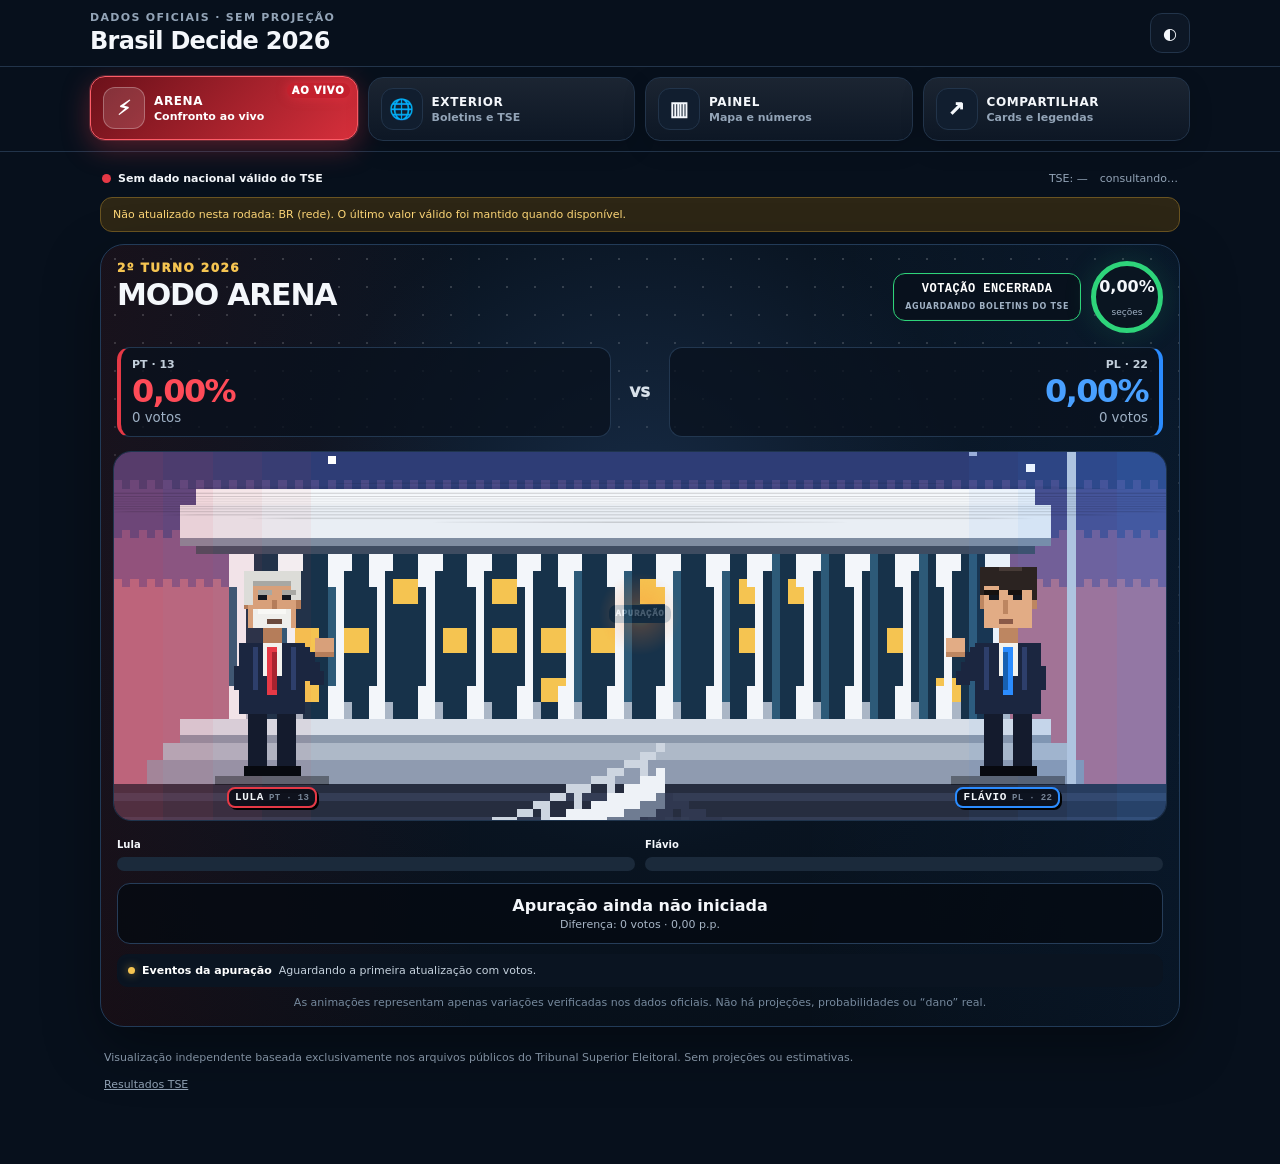
==== painel-tse-2turno-2026/index.html @ 48752479 "Arena: estado especial de prorrogacao da votacao (Zanin 16 bits) - prorrogacao.js: le ./prorrogacao." ====
<!doctype html>
<html lang="pt-BR">
<head>
  <meta charset="utf-8">
  <meta http-equiv="Cache-Control" content="no-cache, no-store, must-revalidate">
  <meta http-equiv="Pragma" content="no-cache">
  <meta http-equiv="Expires" content="0">
  <meta name="viewport" content="width=device-width,initial-scale=1,viewport-fit=cover">
  <meta name="theme-color" content="#07101c">
  <title>Brasil Decide 2026 — 2º Turno</title>
  <meta name="description" content="Painel independente de apuração do 2º turno presidencial de 2026 com dados oficiais do TSE, mapa por UF, evolução, regiões e Modo Arena.">

<style>:root{color-scheme:dark;--bg:#07101c;--surface:#0d1725;--surface2:#111e2f;--text:#f4f7fb;--muted:#93a4b7;--border:#22344a;--red:#e63946;--red2:#8c2029;--blue:#2b8cff;--blue2:#145ca8;--green:#2ed47a;--yellow:#f5c451;--shadow:0 14px 40px rgba(0,0,0,.28);--mapempty:#263548}
html[data-theme="light"]{color-scheme:light;--bg:#f4f6f9;--surface:#fff;--surface2:#f7f9fc;--text:#17202a;--muted:#667085;--border:#dfe5ec;--shadow:0 10px 30px rgba(16,24,40,.08);--mapempty:#e6eaf0}
*{box-sizing:border-box}body{margin:0;background:var(--bg);color:var(--text);font-family:Inter,system-ui,-apple-system,"Segoe UI",Roboto,Arial,sans-serif;font-variant-numeric:tabular-nums}button,textarea{font:inherit}.hidden{display:none!important}.topbar{position:sticky;top:0;z-index:30;display:flex;align-items:center;justify-content:space-between;padding:11px max(14px,calc((100vw - 1100px)/2));background:color-mix(in srgb,var(--bg) 88%,transparent);backdrop-filter:blur(14px);border-bottom:1px solid var(--border)}.topbar h1{margin:0;font-size:24px;letter-spacing:-.03em}.eyebrow{margin:0 0 3px;color:var(--muted);font-size:10px;font-weight:900;letter-spacing:.12em}.icon-btn,.mode-btn,.segmented,.text-btn,.copy-btn{border:1px solid var(--border);background:var(--surface);color:var(--text);cursor:pointer}.icon-btn{width:40px;height:40px;border-radius:12px}.mode-nav{position:sticky;top:63px;z-index:25;display:flex;gap:6px;justify-content:center;padding:8px;background:color-mix(in srgb,var(--bg) 92%,transparent);backdrop-filter:blur(12px);border-bottom:1px solid var(--border)}.mode-btn{padding:8px 14px;border-radius:999px;font-size:12px;font-weight:800}.mode-btn.active{background:linear-gradient(135deg,#d62f3a,#93212b);border-color:#ec4b56;color:#fff;box-shadow:0 0 22px rgba(230,57,70,.3)}.container{width:min(1100px,100%);margin:auto;padding:12px 10px 48px}.view{display:none}.view.active{display:block}.status-strip{display:flex;justify-content:space-between;gap:8px 16px;flex-wrap:wrap;margin:2px 2px 12px;color:var(--muted);font-size:11px}.status-strip>div:first-child{display:flex;align-items:center;gap:7px;color:var(--text)}.status-meta{display:flex;gap:12px;flex-wrap:wrap}.status-dot{width:9px;height:9px;border-radius:50%;background:#768497}.status-dot.live{background:var(--green);box-shadow:0 0 0 4px rgba(46,212,122,.13)}.status-dot.error{background:var(--red)}.warning{margin-bottom:12px;padding:10px 12px;border:1px solid #6a5421;border-radius:12px;background:#2d2615;color:#ffd878;font-size:11px}
/* ARENA */
.arena-shell{position:relative;overflow:hidden;min-height:680px;padding:16px;border:1px solid #223b58;border-radius:24px;background:radial-gradient(circle at 50% 35%,#172b45 0,#091421 45%,#050b12 100%);box-shadow:0 20px 55px rgba(0,0,0,.38)}.arena-shell:before{content:"";position:absolute;inset:0;background:linear-gradient(90deg,rgba(230,57,70,.08),transparent 35%,transparent 65%,rgba(43,140,255,.08));pointer-events:none}.arena-stars{position:absolute;inset:0;opacity:.18;background-image:radial-gradient(circle,#fff 1px,transparent 1px);background-size:28px 28px;mask-image:linear-gradient(#000,transparent 75%)}.arena-header,.versus-score,.arena-bars,.arena-callout,.combat-log,.arena-disclaimer{position:relative;z-index:2}.arena-header{display:flex;align-items:flex-start;justify-content:space-between}.arena-kicker{margin:0;color:var(--yellow);font-weight:950;letter-spacing:.12em;font-size:12px}.arena-header h2{margin:2px 0 0;font-size:30px;letter-spacing:-.04em;text-transform:uppercase}.round-badge{display:grid;place-items:center;width:72px;height:72px;border-radius:50%;border:5px solid var(--green);background:#0a1521;box-shadow:0 0 30px rgba(46,212,122,.16)}.round-badge strong{font-size:16px}.round-badge span{margin-top:-10px;color:#9fb0c3;font-size:9px}.arena-head-right{display:flex;align-items:center;gap:10px}.countdown-box{min-width:132px;padding:9px 11px;border:1px solid #38506b;border-radius:12px;background:#08111d;text-align:center;box-shadow:inset 0 0 0 1px rgba(255,255,255,.02)}.countdown-box strong{display:block;font:900 22px/1 ui-monospace,SFMono-Regular,Menlo,Consolas,monospace;letter-spacing:.04em;color:#f5c451}.countdown-box span{display:block;margin-top:5px;color:#9fb0c3;font-size:8px;font-weight:800;letter-spacing:.08em;text-transform:uppercase}.countdown-box.urgent{border-color:#f5c451;animation:countdownPulse 1s ease-in-out infinite}.countdown-box.ended strong{font-size:12px;line-height:1.15;color:#fff}.countdown-box.ended{border-color:#2ed47a}.countdown-box.live strong{font-size:12px;line-height:1.15;color:#2ed47a}@keyframes countdownPulse{0%,100%{box-shadow:0 0 0 rgba(245,196,81,0)}50%{box-shadow:0 0 18px rgba(245,196,81,.35)}}@media(max-width:520px){.arena-header{gap:8px}.arena-head-right{gap:6px}.countdown-box{min-width:104px;padding:8px}.countdown-box strong{font-size:17px}.countdown-box span{font-size:7px}.round-badge{width:62px;height:62px}.round-badge strong{font-size:13px}}.versus-score{display:grid;grid-template-columns:1fr 42px 1fr;align-items:center;gap:8px;margin:14px 0}.fighter-score{padding:10px 11px;border-radius:13px;background:rgba(8,17,29,.75);border:1px solid #223750}.fighter-score strong{display:block;font-size:32px;line-height:1;letter-spacing:-.05em}.fighter-score small{color:#9eb0c4}.fighter-score-lula{border-left:4px solid var(--red)}.fighter-score-lula strong{color:#ff4b58}.fighter-score-flavio{border-right:4px solid var(--blue);text-align:right}.fighter-score-flavio strong{color:#49a0ff}.party{display:block;margin-bottom:4px;color:#c3cfdb;font-size:10px;font-weight:800}.vs{text-align:center;color:#d8e1ea;font-size:14px;font-weight:950}.arena-stage{position:relative;height:330px;margin:6px -4px 12px;overflow:hidden;border-radius:18px;background:linear-gradient(#08101a 0 52%,#121923 52% 54%,#08101a 54%);border:1px solid #1f344d}.arena-stage:after{content:"";position:absolute;left:10%;right:10%;bottom:18px;height:80px;border-radius:50%;background:radial-gradient(ellipse,rgba(255,255,255,.12),transparent 70%);transform:perspective(80px) rotateX(65deg)}.stage-light{position:absolute;top:-60px;width:50%;height:300px;filter:blur(22px);opacity:.45}.red-light{left:-12%;background:conic-gradient(from 70deg,transparent,var(--red),transparent 60%)}.blue-light{right:-12%;background:conic-gradient(from -70deg,transparent,var(--blue),transparent 60%)}.fighter{position:absolute;bottom:38px;width:42%;height:245px;display:flex;flex-direction:column;align-items:center;justify-content:center;transition:transform .32s ease,filter .32s ease;z-index:3}.fighter-left{left:1%}.fighter-right{right:1%}.fighter-avatar{display:grid;place-items:center;width:116px;height:116px;border-radius:48% 48% 44% 44%;background:linear-gradient(160deg,#f0c9a7,#aa7056);color:#17202a;font-size:38px;font-weight:950;border:5px solid #e9eef5;box-shadow:0 15px 35px rgba(0,0,0,.35)}.fighter-left .fighter-avatar{outline:5px solid rgba(230,57,70,.38)}.fighter-right .fighter-avatar{outline:5px solid rgba(43,140,255,.38)}.fighter-name{margin-top:12px;padding:5px 10px;border-radius:8px;background:#08111d;font-weight:950;letter-spacing:.09em}.stance{display:flex;gap:36px;margin-top:-4px;font-size:38px}.fist{filter:drop-shadow(0 7px 6px rgba(0,0,0,.3))}.fighter-left .fist-front{transform:translateX(16px) rotate(-18deg)}.fighter-right .fist-front{transform:translateX(-16px) rotate(18deg)}.fighter-aura{position:absolute;width:190px;height:230px;border-radius:50%;filter:blur(24px);opacity:.26;z-index:-1}.fighter-left .fighter-aura{background:var(--red)}.fighter-right .fighter-aura{background:var(--blue)}.impact-zone{position:absolute;left:50%;top:44%;transform:translate(-50%,-50%);z-index:5;display:grid;place-items:center;width:90px;height:90px;border-radius:50%;background:radial-gradient(circle,#fff 0,#ffd85c 10%,#ff822e 22%,transparent 65%);opacity:.2}.impact-zone span{padding:4px 7px;border-radius:7px;background:#0a111a;color:#fff;font-size:9px;font-weight:950;letter-spacing:.08em}.attack{position:absolute;top:46%;z-index:8;font-size:54px;opacity:0;filter:drop-shadow(0 10px 10px rgba(0,0,0,.35))}.attack-left{left:28%}.attack-right{right:28%;transform:scaleX(-1)}.arena-shell.hit-left .attack-left{animation:punchLeft .72s ease}.arena-shell.hit-right .attack-right{animation:punchRight .72s ease}.arena-shell.hit-left #fighterFlavio{animation:damageRight .72s ease}.arena-shell.hit-right #fighterLula{animation:damageLeft .72s ease}.arena-shell.turnover{animation:turnoverFlash 1.2s ease}.arena-shell.turnover .impact-zone{animation:impactBurst 1.2s ease}.arena-shell.big-hit .impact-zone{animation:impactBurst .8s ease}.arena-shell.big-hit{animation:screenShake .55s ease}@keyframes punchLeft{0%{opacity:0;transform:translateX(-40px) scale(.7)}35%{opacity:1}65%{opacity:1;transform:translateX(100px) scale(1.2)}100%{opacity:0;transform:translateX(120px)}}@keyframes punchRight{0%{opacity:0;transform:scaleX(-1) translateX(-40px) scale(.7)}35%{opacity:1}65%{opacity:1;transform:scaleX(-1) translateX(100px) scale(1.2)}100%{opacity:0;transform:scaleX(-1) translateX(120px)}}@keyframes damageRight{25%{transform:translateX(14px) rotate(2deg);filter:brightness(1.5)}50%{transform:translateX(-8px) rotate(-2deg)}75%{transform:translateX(6px)}}@keyframes damageLeft{25%{transform:translateX(-14px) rotate(-2deg);filter:brightness(1.5)}50%{transform:translateX(8px) rotate(2deg)}75%{transform:translateX(-6px)}}@keyframes screenShake{20%{transform:translateX(-4px)}40%{transform:translateX(4px)}60%{transform:translateX(-3px)}80%{transform:translateX(3px)}}@keyframes impactBurst{0%{opacity:.15;transform:translate(-50%,-50%) scale(.4)}35%{opacity:1;transform:translate(-50%,-50%) scale(1.9)}100%{opacity:.2;transform:translate(-50%,-50%) scale(1)}}@keyframes turnoverFlash{0%,100%{box-shadow:0 20px 55px rgba(0,0,0,.38)}30%{box-shadow:0 0 70px rgba(245,196,81,.9)}}.arena-bars{display:grid;grid-template-columns:1fr 1fr;gap:10px}.battle-bar span{font-size:10px;font-weight:850}.battle-track{height:14px;margin-top:5px;overflow:hidden;border-radius:999px;background:#1b2a3b}.battle-track i{display:block;height:100%;width:0;transition:width .5s ease}.battle-lula i{background:linear-gradient(90deg,#8c2029,#ff4b58)}.battle-flavio i{background:linear-gradient(90deg,#1760b1,#49a0ff)}.arena-callout{margin-top:12px;padding:12px;text-align:center;border-radius:13px;background:rgba(4,10,17,.78);border:1px solid #263d59}.arena-callout strong{display:block;font-size:16px}.arena-callout span{display:block;margin-top:3px;color:#a8b6c6;font-size:11px}.combat-log{display:grid;grid-template-columns:auto auto 1fr;gap:7px;align-items:center;margin-top:10px;padding:10px 11px;border-radius:11px;background:#0a1421;color:#c4d0dc;font-size:10px}.log-dot{width:7px;height:7px;border-radius:50%;background:var(--yellow);box-shadow:0 0 10px rgba(245,196,81,.6)}.combat-log strong{color:#fff}.arena-disclaimer{margin-top:8px;text-align:center;color:#76899d;font-size:9px;line-height:1.4}
/* TECH */
.panel{margin-bottom:14px;padding:16px;border:1px solid var(--border);border-radius:18px;background:var(--surface);box-shadow:var(--shadow)}.panel-heading{display:flex;justify-content:space-between;gap:12px;align-items:flex-start;margin-bottom:14px}.panel-heading h2{margin:0;font-size:21px}.apuracao-badge{padding:7px 9px;border-radius:10px;background:var(--surface2);color:var(--muted);font-size:11px;font-weight:800}.score-grid{display:grid;grid-template-columns:1fr 1fr;gap:10px}.candidate-card{padding:13px;border:1px solid var(--border);border-radius:14px;background:var(--surface2)}.candidate-head{display:flex;align-items:center;gap:6px;color:var(--muted);font-size:10px;font-weight:800}.candidate-dot{width:9px;height:9px;border-radius:50%}.lula{background:var(--red)}.flavio{background:var(--blue)}.candidate-card h3{margin:7px 0 3px;font-size:17px;white-space:nowrap;overflow:hidden;text-overflow:ellipsis}.candidate-pct{font-size:34px;font-weight:950;letter-spacing:-.05em}.candidate-votes{color:var(--muted);font-size:10px}.majority-note{margin-top:8px;font-size:10px;font-weight:800}.lula-card .majority-note{color:var(--red)}.flavio-card .majority-note{color:var(--blue)}.split-bar{position:relative;display:flex;height:18px;margin-top:16px;overflow:hidden;border-radius:999px;background:#263648}.split{height:100%;transition:width .4s}.lula-segment{background:var(--red)}.flavio-segment{background:var(--blue)}.fifty-line{position:absolute;left:50%;top:-3px;bottom:-3px;width:2px;background:#fff}.lead-summary{margin-top:12px;padding-top:11px;border-top:1px solid var(--border);font-size:12px;font-weight:800}.map-controls{display:flex;overflow:auto}.segmented{padding:7px 9px;border-right:0;font-size:10px;font-weight:800}.segmented:first-child{border-radius:9px 0 0 9px}.segmented:last-child{border-right:1px solid var(--border);border-radius:0 9px 9px 0}.segmented.active{background:var(--text);color:var(--surface)}.map-wrap{max-width:620px;margin:auto}#brazilMap{display:block;width:100%}.uf{stroke:color-mix(in srgb,var(--surface) 80%,#000);stroke-width:1.2;cursor:pointer}.map-legend{display:flex;justify-content:center;gap:8px;flex-wrap:wrap;color:var(--muted);font-size:9px}.map-legend span{display:inline-flex;align-items:center;gap:4px}.legend-swatch{width:10px;height:10px;border-radius:3px}.state-detail{display:flex;flex-direction:column;gap:3px;margin-top:12px;padding:11px;border-radius:11px;background:var(--surface2);font-size:11px}.chart-wrap{overflow:hidden}#historyChart{display:block;width:100%;min-height:230px}.axis text{fill:var(--muted);font-size:9px}.axis path,.axis line,.grid line{stroke:var(--border)}.grid path{display:none}.text-btn,.copy-btn{padding:6px 9px;border-radius:9px;font-size:10px;font-weight:800}.fine-print{color:var(--muted);font-size:9px}.state-bars{display:grid;gap:10px}.state-row{display:grid;grid-template-columns:34px 1fr 64px;gap:8px;align-items:center}.state-code{font-size:11px;font-weight:900}.dual-track{display:grid;gap:4px}.track{height:8px;background:var(--surface2);border-radius:999px;overflow:hidden}.fill{height:100%}.lula-fill{background:var(--red)}.flavio-fill{background:var(--blue)}.margin-label{text-align:right;color:var(--muted);font-size:9px}.margin-label strong{display:block;color:var(--text);font-size:10px}.regions-grid{display:grid;grid-template-columns:repeat(2,1fr);gap:9px}.region-card{padding:11px;border:1px solid var(--border);border-radius:12px;background:var(--surface2)}.region-head{display:flex;justify-content:space-between;font-size:11px}.region-states{display:grid;grid-template-columns:repeat(2,1fr);gap:4px 7px;margin-top:7px}.region-state{display:flex;justify-content:space-between;color:var(--muted);font-size:9px}.exterior-scores{display:grid;grid-template-columns:1fr 1fr;gap:9px}.exterior-scores>div{padding:11px;border-radius:11px;background:var(--surface2)}.exterior-scores span{display:block;color:var(--muted);font-size:10px}.exterior-scores strong{font-size:18px}.share-section{display:flex;flex-direction:column;align-items:center}.share-section>.panel-heading{width:100%}.share-card{width:min(380px,100%);max-width:380px;aspect-ratio:1/1;display:flex;flex-direction:column;padding:17px;background:#fff!important;color:#17202a!important;border-radius:18px}.share-top{display:flex;justify-content:space-between}.share-kicker{color:#667085;font-size:8px;font-weight:900}.share-top h3{margin:2px 0 0;font-size:20px}.share-scores{display:grid;grid-template-columns:1fr 1fr;gap:8px;margin:11px 0 4px}.share-candidate{padding:9px;background:#f4f6f8;border-radius:10px}.share-candidate span{display:block;color:#667085;font-size:9px}.share-candidate strong{font-size:24px}.share-lula{border-left:4px solid #e63946}.share-flavio{border-left:4px solid #2b8cff}#shareMap{flex:1;width:100%;min-height:0}.share-footer{display:flex;justify-content:space-between;padding-top:6px;border-top:1px solid #dfe3e8;color:#667085;font-size:8px}.caption-grid{display:grid;grid-template-columns:1fr 1fr;gap:9px}.caption-grid article{border:1px solid var(--border);border-radius:12px;overflow:hidden}.caption-head{display:flex;justify-content:space-between;padding:9px;background:var(--surface2)}.caption-grid textarea{width:100%;min-height:180px;padding:10px;border:0;border-top:1px solid var(--border);background:var(--surface);color:var(--text);resize:vertical;font-size:10px;line-height:1.45}.share-credits{width:min(720px,100%);margin:12px auto 14px;padding:13px 14px;border:1px solid var(--border);border-radius:14px;background:var(--surface2);text-align:center}.share-credits strong{display:block;font-size:12px}.share-credits span{display:block;margin-top:4px;color:var(--muted);font-size:11px}.share-credits a{color:inherit;text-decoration:none}.share-credits a:hover{text-decoration:underline}.whatsapp-share-btn{display:inline-flex;align-items:center;justify-content:center;gap:8px;width:min(380px,100%);margin:0 auto 10px;padding:13px 16px;border:0;border-radius:12px;background:#25d366;color:#08140d;font-weight:900;text-decoration:none;box-shadow:0 8px 24px rgba(37,211,102,.2)}.whatsapp-share-btn:hover{filter:brightness(1.05)}.share-card-credit{margin-top:5px;padding-top:5px;border-top:1px dashed #d7dde5;color:#667085;font-size:7px;text-align:center}.share-combat{position:relative;height:100px;margin:5px 0 7px;overflow:hidden;border-radius:10px;background:linear-gradient(180deg,#101a2a,#0a111d);border:1px solid #dfe3e8}.share-combat:before{content:"";position:absolute;left:50%;top:8px;bottom:8px;width:1px;background:#dfe3e8}.share-combat canvas{position:absolute;bottom:0;width:68px;height:auto;image-rendering:pixelated}.share-combat .l{left:38px}.share-combat .r{right:38px}.share-combat .vs{position:absolute;left:50%;top:50%;transform:translate(-50%,-50%);color:#fff;font-size:12px;font-weight:900;text-shadow:1px 1px 0 #000}/* SHARE CARD V2 */
.share-card{aspect-ratio:4/5;min-height:475px;padding:16px;overflow:hidden}
.share-top{align-items:flex-start}.share-top h3{font-size:21px}.share-top>strong{max-width:112px;text-align:right;font-size:12px}
.share-scores{margin:12px 0 8px}.share-candidate{position:relative;overflow:hidden;padding:10px 11px}.share-candidate strong{font-size:27px}.share-lula{background:linear-gradient(135deg,#fff5f6,#f4f6f8)}.share-flavio{background:linear-gradient(135deg,#f3f8ff,#f4f6f8)}
.share-status{margin:1px 0 8px;padding:7px 9px;border-radius:9px;background:#17202a;color:#fff;text-align:center;font-size:9px;font-weight:900;letter-spacing:.04em}
.share-body{display:grid;grid-template-columns:72px 1fr;gap:8px;min-height:185px;flex:1}
.share-map-mini{display:flex;align-items:center;justify-content:center;border-radius:10px;background:#f4f6f8;overflow:hidden}
#shareMap{width:62px!important;height:78px!important;min-height:0!important;flex:none!important}
.share-combat{height:auto;min-height:185px;margin:0;border:0;background:radial-gradient(circle at 50% 35%,#1b3150 0,#0b1728 50%,#07101c 100%)}
.share-combat:before{display:none}.share-combat:after{content:"ARENA 16 BITS";position:absolute;left:50%;top:8px;transform:translateX(-50%);color:#f5c451;font-size:7px;font-weight:900;letter-spacing:.12em;white-space:nowrap}
.share-combat canvas{bottom:10px;width:94px}.share-combat .l{left:12px}.share-combat .r{right:12px}.share-combat .vs{top:54%;font-size:18px}
.share-footer{margin-top:8px}.share-card-credit{line-height:1.35}
.share-card[data-phase="final"] .share-status{background:#5d4810;color:#fff3b0}
.share-card[data-phase="final"] .share-combat{box-shadow:inset 0 0 0 2px #f5c451}
.share-card[data-phase="final"][data-winner="lula"] #shareCvLula,
.share-card[data-phase="final"][data-winner="flavio"] #shareCvFlavio{left:50%;right:auto;transform:translateX(-50%) scale(1.12);z-index:3}
.share-card[data-phase="final"][data-winner="lula"] #shareCvFlavio{right:7px;left:auto;transform:scale(.8);opacity:.65;filter:none}
.share-card[data-phase="final"][data-winner="flavio"] #shareCvLula{left:7px;right:auto;transform:scale(.8);opacity:.65;filter:none}
@media(max-width:430px){.share-card{min-height:470px}.share-body{grid-template-columns:64px 1fr}.share-combat canvas{width:88px}}
.tooltip{position:fixed;z-index:50;pointer-events:none;max-width:230px;padding:8px;border:1px solid var(--border);border-radius:9px;background:var(--surface);font-size:9px}footer{padding:12px 4px;color:var(--muted);font-size:9px;line-height:1.45}footer a{color:inherit}@media(max-width:640px){.map-heading{display:block}.map-controls{margin-top:9px}.caption-grid,.regions-grid{grid-template-columns:1fr}.arena-stage{height:315px}.fighter-avatar{width:104px;height:104px}.stance{font-size:34px}}@media(max-width:380px){.arena-shell{padding:12px}.arena-header h2{font-size:27px}.fighter-score strong{font-size:28px}.arena-stage{height:300px}.fighter-avatar{width:94px;height:94px}.stance{gap:28px}.panel{padding:13px}}@media(min-width:800px){.container{padding-top:18px}.arena-shell{min-height:720px}.arena-stage{height:370px}.fighter-avatar{width:140px;height:140px}.state-bars{grid-template-columns:1fr 1fr}.regions-grid{grid-template-columns:repeat(3,1fr)}}

/* UPGRADE: abas de navegação e avatares animados */
.mode-nav{gap:10px;padding:10px max(10px,calc((100vw - 1100px)/2));justify-content:stretch}
.mode-btn{position:relative;flex:1;min-width:0;display:grid;grid-template-columns:42px 1fr;align-items:center;gap:9px;padding:10px 12px;border-radius:15px;text-align:left;overflow:hidden;background:linear-gradient(180deg,color-mix(in srgb,var(--surface) 94%,#fff),var(--surface));box-shadow:0 8px 24px rgba(0,0,0,.14);transition:transform .18s ease,box-shadow .18s ease,border-color .18s ease}
.mode-btn:active{transform:scale(.98)}.mode-icon{display:grid;place-items:center;width:42px;height:42px;border-radius:12px;background:var(--surface2);border:1px solid var(--border);font-size:20px;font-weight:950}.mode-copy{min-width:0}.mode-copy strong{display:block;font-size:12px;letter-spacing:.05em;white-space:nowrap;overflow:hidden;text-overflow:ellipsis}.mode-copy small{display:block;margin-top:2px;color:var(--muted);font-size:9px;white-space:nowrap;overflow:hidden;text-overflow:ellipsis}.mode-live{position:absolute;right:7px;top:6px;padding:2px 5px;border-radius:999px;background:#ff3344;color:#fff;font-size:7px;font-weight:950;letter-spacing:.08em;box-shadow:0 0 12px rgba(255,51,68,.45);animation:livePulse 1.6s ease-in-out infinite}.mode-btn.active{transform:translateY(-1px)}.arena-tab.active{background:linear-gradient(135deg,#6b111a,#d72f3b);border-color:#ff5d68;box-shadow:0 0 0 1px rgba(255,93,104,.25),0 8px 28px rgba(230,57,70,.35)}.tech-tab.active{background:linear-gradient(135deg,#123e75,#237dd6);border-color:#51a9ff;box-shadow:0 0 0 1px rgba(81,169,255,.22),0 8px 28px rgba(43,140,255,.28)}.share-tab.active{background:linear-gradient(135deg,#6d5311,#c99822);border-color:#ffd564;box-shadow:0 0 0 1px rgba(255,213,100,.2),0 8px 28px rgba(245,196,81,.25)}.mode-btn.active .mode-icon{background:rgba(255,255,255,.13);border-color:rgba(255,255,255,.28);color:#fff}.mode-btn.active .mode-copy small,.mode-btn.active .mode-copy strong{color:#fff}
@keyframes livePulse{0%,100%{opacity:1}50%{opacity:.55}}

.fighter{animation:fighterIdle 2.8s ease-in-out infinite}.fighter-right{animation-delay:-1.3s}.fighter-avatar{padding:0;overflow:visible;background:transparent!important;color:transparent;border:none!important;box-shadow:none!important;outline:none!important;width:132px;height:158px;border-radius:0}.fighter-portrait svg{width:100%;height:100%;overflow:visible;filter:drop-shadow(0 16px 14px rgba(0,0,0,.42))}.fighter-portrait .suit{fill:#111b2b}.fighter-portrait .shirt{fill:#f4f4f0}.fighter-portrait .neck,.fighter-portrait .ear{fill:#bb795a}.fighter-portrait .eye{fill:#18202a}.fighter-portrait .brow,.fighter-portrait .nose,.fighter-portrait .mouth,.fighter-portrait .jaw{fill:none;stroke:#5a3429;stroke-width:4;stroke-linecap:round}.fighter-portrait .beard{fill:#e3e2df;stroke:#b9b7b2;stroke-width:2}.fighter-portrait .hair-lula{fill:#e6e5e1;stroke:#bbb9b5;stroke-width:2}.fighter-portrait .hair-flavio{fill:#232425;stroke:#111;stroke-width:2}.fighter-portrait .lula-tie{fill:#d62e3a}.fighter-portrait .flavio-tie{fill:#237fd7}.fighter-left .fighter-portrait svg{filter:drop-shadow(-5px 0 12px rgba(230,57,70,.5)) drop-shadow(0 16px 14px rgba(0,0,0,.42))}.fighter-right .fighter-portrait svg{filter:drop-shadow(5px 0 12px rgba(43,140,255,.5)) drop-shadow(0 16px 14px rgba(0,0,0,.42))}.fighter-name{display:flex;align-items:baseline;gap:5px;margin-top:1px}.fighter-name small{font-size:7px;color:#91a1b4;letter-spacing:.04em}.stance{position:absolute;bottom:12px;left:50%;transform:translateX(-50%);width:135px;justify-content:space-between;pointer-events:none}.fist{font-size:38px;animation:fistGuard 1.8s ease-in-out infinite}.fighter-right .fist{animation-delay:-.8s}
.arena-shell.hit-left #fighterLula{animation:lungeLula .72s cubic-bezier(.18,.75,.25,1)}.arena-shell.hit-right #fighterFlavio{animation:lungeFlavio .72s cubic-bezier(.18,.75,.25,1)}.arena-shell.big-hit.hit-left #fighterLula,.arena-shell.big-hit.hit-right #fighterFlavio{filter:saturate(1.35) brightness(1.12)}.arena-shell.turnover #fighterLula,.arena-shell.turnover #fighterFlavio{animation-duration:.9s}
.arena-shell.hit-left #fighterFlavio .fighter-portrait svg,.arena-shell.hit-right #fighterLula .fighter-portrait svg{animation:portraitFlash .72s ease}.arena-shell.big-hit .arena-stage:before{content:"";position:absolute;inset:0;z-index:7;pointer-events:none;background:radial-gradient(circle at 50% 45%,rgba(255,239,150,.8),rgba(255,140,40,.18) 18%,transparent 42%);animation:flashBurst .65s ease}
@keyframes fighterIdle{0%,100%{transform:translateY(0) rotate(0)}50%{transform:translateY(-5px) rotate(.6deg)}}@keyframes fistGuard{0%,100%{transform:translateY(0) rotate(-5deg)}50%{transform:translateY(-4px) rotate(4deg)}}@keyframes lungeLula{0%,100%{transform:translateX(0)}35%{transform:translateX(44px) rotate(3deg) scale(1.04)}58%{transform:translateX(66px) rotate(5deg) scale(1.07)}75%{transform:translateX(18px)}}@keyframes lungeFlavio{0%,100%{transform:translateX(0)}35%{transform:translateX(-44px) rotate(-3deg) scale(1.04)}58%{transform:translateX(-66px) rotate(-5deg) scale(1.07)}75%{transform:translateX(-18px)}}@keyframes portraitFlash{0%,100%{opacity:1}30%{opacity:.45;filter:brightness(2.1) contrast(1.2)}52%{opacity:1}}@keyframes flashBurst{0%{opacity:0}25%{opacity:1}100%{opacity:0}}
@media(max-width:560px){.mode-nav{gap:6px}.mode-btn{grid-template-columns:34px 1fr;padding:8px 7px;gap:6px;border-radius:13px}.mode-icon{width:34px;height:34px;border-radius:10px;font-size:16px}.mode-copy strong{font-size:9px}.mode-copy small{font-size:7px}.mode-live{font-size:6px;right:4px;top:3px}.fighter-avatar{width:112px;height:134px}.stance{width:118px;bottom:16px}.fist{font-size:32px}}
@media(max-width:380px){.mode-copy small{display:none}.mode-btn{grid-template-columns:30px 1fr}.mode-icon{width:30px;height:30px}.fighter-avatar{width:101px;height:122px}.fighter-name{font-size:11px}.fighter-name small{font-size:6px}}


/* ===== AUDITORIA V3: confiabilidade, mobile, acessibilidade e performance ===== */
.sr-only{position:absolute;width:1px;height:1px;overflow:hidden;clip:rect(0 0 0 0);white-space:nowrap}
.status-dot.wait,.status-dot.stale{background:var(--yellow);box-shadow:0 0 0 4px rgba(245,196,81,.15)}
.legend-ramp{display:inline-block;width:120px;height:10px;border-radius:5px;background:linear-gradient(90deg,#2b8cff,#dceafa 45%,#f4dfe2 55%,#e63946)}
:focus-visible{outline:3px solid var(--yellow);outline-offset:2px}.uf:focus-visible{stroke:var(--yellow);stroke-width:3}
html[data-theme="light"]{--red:#c4202d;--blue:#1565c0}.tech-tab.active{background:linear-gradient(135deg,#0f3a6e,#1a64b8)}.exterior-tab.active{background:linear-gradient(135deg,#184b5b,#14758c);border-color:#24a7c1}.share-tab.active{background:linear-gradient(135deg,#5b4510,#8a6a0f)}.mode-live{background:#c4202d;font-size:10px}
.eyebrow,.fine-print,footer,.margin-label,.region-state,.map-legend,.tooltip,.arena-disclaimer,.candidate-votes,.majority-note,.combat-log,.state-detail,.share-kicker,.share-candidate span,.share-footer,.fighter-name small,.party{font-size:11px}.mode-copy small{font-size:11px}.margin-label strong,.state-code,.caption-grid textarea{font-size:12px}.axis text{font-size:11px}
.topbar,.mode-nav{backdrop-filter:none;background:var(--bg)}.stage-light{filter:none}.red-light{background:radial-gradient(ellipse 60% 90% at 30% 0,rgba(230,57,70,.55),transparent 70%)}.blue-light{background:radial-gradient(ellipse 60% 90% at 70% 0,rgba(43,140,255,.55),transparent 70%)}.fighter-aura{filter:none}.fighter-left .fighter-aura{background:radial-gradient(closest-side,rgba(230,57,70,.5),transparent)}.fighter-right .fighter-aura{background:radial-gradient(closest-side,rgba(43,140,255,.5),transparent)}@keyframes portraitFlash{0%,100%{opacity:1}30%{opacity:.55}}
.attack{font-size:0}.attack .pulse{display:block;width:46px;height:46px;border-radius:50%;background:radial-gradient(circle,#fff 0,#ffd85c 35%,transparent 70%)}.fist{display:block;width:28px;height:28px;font-size:0;border-radius:50% 50% 42% 42%;filter:none}.fighter-left .fist{background:#e63946}.fighter-right .fist{background:#2b8cff}
.arena-shell.turnover.big-hit{animation:turnoverFlash 1.2s ease,screenShake .55s ease}.arena-shell.milestone .impact-zone{animation:impactBurst .8s ease}.arena-shell.milestone .arena-stage:before{content:"";position:absolute;inset:0;z-index:7;pointer-events:none;background:radial-gradient(circle at 50% 45%,rgba(120,255,180,.55),transparent 45%);animation:flashBurst .65s ease}
.arena-shell[data-phase="pre"] .fighter{animation:none;filter:grayscale(.35)}.arena-shell[data-phase="pre"] .stance{display:none}.arena-shell[data-phase="final"]{box-shadow:0 0 0 2px var(--green),0 20px 55px rgba(0,0,0,.38)}.arena-shell[data-phase="final"] .fighter,.arena-shell[data-phase="final"] .fist{animation:none}
.state-row{width:100%;padding:0;border:0;background:none;color:inherit;font:inherit;text-align:left;cursor:pointer;grid-template-columns:34px 1fr 96px}.region-lead{margin-top:6px;color:var(--muted);font-size:11px;font-weight:700}.share-image-btn{display:block;margin:12px auto 14px;padding:12px 16px;font-size:13px;font-weight:850}
@media(max-width:700px){.topbar{position:static;padding:max(8px,env(safe-area-inset-top)) max(14px,env(safe-area-inset-right)) 8px max(14px,env(safe-area-inset-left))}.topbar h1{font-size:20px}.mode-nav{position:fixed;top:auto;bottom:0;left:0;right:0;z-index:40;gap:6px;padding:6px 8px calc(6px + env(safe-area-inset-bottom));border-top:1px solid var(--border);border-bottom:0}.mode-btn{grid-template-columns:1fr;justify-items:center;text-align:center;gap:2px;padding:6px 4px}.mode-icon{width:30px;height:30px}.mode-copy small{display:none}.mode-copy strong{font-size:11px}.container{padding-bottom:calc(96px + env(safe-area-inset-bottom))}}
@media(max-width:430px){.arena-shell{min-height:0;padding:12px}.arena-header h2{font-size:24px}.round-badge{width:62px;height:62px}.arena-stage{height:270px}.fighter-avatar{width:101px;height:122px}.fighter-name{font-size:11px}.fighter-name small{font-size:6px}}
@media(prefers-reduced-motion:reduce){*,*::before,*::after{animation:none!important;transition:none!important;scroll-behavior:auto!important}}

/* ===== ARENA 16 BITS ===== */
.arena-stage{overflow:hidden;background:#0a1024}
.arena-stage canvas{image-rendering:pixelated;image-rendering:crisp-edges;display:block}
#cvBG{position:absolute;inset:0;width:100%;height:100%;object-fit:cover;z-index:0}
.arena-stage .stage-light{display:none}
.arena-stage .fighter{position:absolute;bottom:4%;width:clamp(96px,31%,190px);animation:none;z-index:3;display:flex;flex-direction:column;align-items:center}
.arena-stage .fighter-left{left:6%}.arena-stage .fighter-right{right:6%}
.arena-stage .fighter canvas{width:100%;aspect-ratio:40/48;height:auto}
.arena-stage .fighter-name{margin-top:2px;padding:2px 6px;background:rgba(5,9,18,.82);border:2px solid #fff;font:700 11px/1.2 ui-monospace,Menlo,Consolas,monospace;letter-spacing:.06em;text-transform:uppercase;box-shadow:2px 2px 0 #000}
.arena-stage .fighter-left .fighter-name{border-color:#e63946}.arena-stage .fighter-right .fighter-name{border-color:#2b8cff}
.arena-stage .stance,.arena-stage .attack{display:none}
.arena-stage .impact-zone{z-index:5;font-family:ui-monospace,Menlo,Consolas,monospace;text-shadow:2px 2px 0 #000}
.arena-shell.hit-left .arena-stage,.arena-shell.hit-right .arena-stage{animation:px-shake .3s steps(4)}
.arena-shell.big-hit .arena-stage{animation:px-shake .5s steps(6)}
@keyframes px-shake{0%{transform:translate(0)}25%{transform:translate(-3px,1px)}50%{transform:translate(3px,-1px)}75%{transform:translate(-2px,0)}100%{transform:translate(0)}}
.arena-stage:after{content:"";position:absolute;inset:0;z-index:6;pointer-events:none;background:repeating-linear-gradient(0deg,rgba(0,0,0,.14) 0 1px,transparent 1px 3px)}
.arena-shell[data-phase="pre"] .fighter canvas{filter:grayscale(.4)}
.arena-stage.arena16-off{background:linear-gradient(#0f1833 0,#2e3d76 45%,#b0708a 62%,#262d3f 62%,#262d3f 100%)}
.arena-stage.arena16-off #cvBG,.arena-stage.arena16-off .fighter canvas{display:none}
.arena-stage.arena16-off:before{content:"";position:absolute;left:10%;right:10%;top:34%;height:26%;z-index:1;background:repeating-linear-gradient(90deg,#f3f6fa 0 3px,#17324a 3px 14px);border-top:8px solid #e9eef4}
.arena-stage.arena16-off .fighter:before{content:"";width:46%;aspect-ratio:1/2.4;margin-bottom:4px;border-radius:40% 40% 8% 8%/22% 22% 4% 4%;background:linear-gradient(180deg,#e2ac85 0 20%,#1b2640 20% 100%);box-shadow:inset 0 -2px 0 rgba(0,0,0,.4)}
.arena-stage.arena16-off .fighter-left:before{box-shadow:inset 0 0 0 3px #e63946}.arena-stage.arena16-off .fighter-right:before{box-shadow:inset 0 0 0 3px #2b8cff}
@media(prefers-reduced-motion:reduce){.arena-shell .arena-stage{animation:none!important}}
.arena-shell[data-phase="final"] .arena-stage{overflow:hidden}
.arena-shell[data-phase="final"] .impact-zone{opacity:1;width:auto;height:auto;top:12%;padding:0;background:none;z-index:8}
.arena-shell[data-phase="final"] .impact-zone span{display:block;padding:7px 12px;border:2px solid #f5c451;border-radius:8px;background:rgba(7,16,28,.92);color:#f5c451;font-size:12px;letter-spacing:.12em;box-shadow:0 0 18px rgba(245,196,81,.2)}
.arena-shell[data-phase="final"] .fighter{transition:left .7s ease,right .7s ease,transform .7s ease,opacity .5s ease,filter .5s ease}
.arena-shell[data-phase="final"][data-winner="lula"] .fighter-left,
.arena-shell[data-phase="final"][data-winner="flavio"] .fighter-right{left:50%;right:auto;transform:translateX(-50%) scale(1.08);z-index:6;opacity:1;filter:none}
.arena-shell[data-phase="final"][data-winner="lula"] .fighter-right{right:9%;left:auto;transform:scale(.9);z-index:3;opacity:.72;filter:none}
.arena-shell[data-phase="final"][data-winner="flavio"] .fighter-left{left:9%;right:auto;transform:scale(.9);z-index:3;opacity:.72;filter:none}
.arena-shell[data-phase="final"][data-winner="lula"] .fighter-right canvas,
.arena-shell[data-phase="final"][data-winner="flavio"] .fighter-left canvas{filter:none!important}
.arena-shell[data-phase="final"][data-winner="lula"] .fighter-right .fighter-name,
.arena-shell[data-phase="final"][data-winner="flavio"] .fighter-left .fighter-name{box-shadow:none;opacity:.8}

.arena-stage .fighter-name{white-space:nowrap}.arena-stage .fighter-name small{font-size:9px;opacity:.8}
@media(max-width:430px){.arena-stage .fighter-name small{display:none}}

/* EXTERIOR NA ARENA */
.exterior-page{max-width:900px;margin:0 auto}.exterior-page .arena-exterior{margin-top:0}.exterior-note{margin:12px 2px 0}
.exterior-fight{position:relative;height:280px;margin:12px 0;border:1px solid #28425d;border-radius:14px;overflow:hidden;background:#0a1024}
.exterior-fight canvas{image-rendering:pixelated;image-rendering:crisp-edges;display:block}
#extCvBG{position:absolute;inset:0;width:100%;height:100%;object-fit:cover}
.ext-fighter{position:absolute;bottom:3%;width:clamp(88px,25%,150px);z-index:2;text-align:center}
.ext-fighter.left{left:7%}.ext-fighter.right{right:7%}
.ext-fighter canvas{width:100%;height:auto;aspect-ratio:40/48}
.ext-fighter-name{display:inline-block;margin-top:2px;padding:2px 7px;border-radius:7px;background:rgba(5,9,18,.82);font:700 10px/1.2 ui-monospace,Menlo,Consolas,monospace;color:#fff}
.ext-fighter.left .ext-fighter-name{border:2px solid var(--red)}.ext-fighter.right .ext-fighter-name{border:2px solid var(--blue)}
.ext-impact{position:absolute;z-index:3;left:50%;top:48%;transform:translate(-50%,-50%);padding:6px 9px;border-radius:8px;background:rgba(5,9,18,.68);font:900 12px/1 ui-monospace,Menlo,Consolas,monospace;color:#ffd166;text-shadow:2px 2px 0 #000}
.ext-scoreline{position:absolute;z-index:3;left:12px;right:12px;top:10px;display:flex;justify-content:space-between;gap:12px;font:900 20px/1 ui-monospace,Menlo,Consolas,monospace}.ext-scoreline .l{color:var(--red)}.ext-scoreline .r{color:var(--blue)}
.exterior-sources{margin-top:12px;padding-top:10px;border-top:1px solid rgba(255,255,255,.08)}.exterior-sources h3{margin:0 0 7px;font-size:11px;letter-spacing:.08em;text-transform:uppercase}
.exterior-source-grid{display:grid;grid-template-columns:repeat(2,minmax(0,1fr));gap:6px}.exterior-source-grid a{display:block;padding:8px 9px;border:1px solid rgba(255,255,255,.08);border-radius:9px;background:rgba(255,255,255,.025);color:inherit;text-decoration:none}.exterior-source-grid a:hover{border-color:#4f789d}.exterior-source-grid strong{display:block;font-size:10px}.exterior-source-grid span{display:block;margin-top:2px;color:var(--muted);font-size:9px}.verified-bus{margin-top:12px;padding-top:10px;border-top:1px solid rgba(255,255,255,.08)}.verified-bus h3{margin:0 0 7px;font-size:11px;letter-spacing:.08em;text-transform:uppercase}.verified-bu-grid{display:grid;grid-template-columns:repeat(2,minmax(0,1fr));gap:7px}.verified-bu{padding:9px 10px;border:1px solid rgba(255,255,255,.09);border-radius:10px;background:linear-gradient(135deg,var(--bu-bg,rgba(255,255,255,.03)),rgba(8,15,25,.8))}.verified-bu-head{display:flex;justify-content:space-between;gap:8px}.verified-bu-head strong{font-size:10px}.verified-bu-head b{font-size:9px}.verified-bu span{display:block;margin-top:3px;font-size:9px;color:#d4deea}.verified-bu a{display:inline-block;margin-top:5px;color:#ffd166;font-size:9px;text-decoration:none}.verified-bu a:hover{text-decoration:underline}@media(max-width:430px){.verified-bu-grid{grid-template-columns:1fr}}.exterior-region-list{display:grid;gap:9px;margin-top:10px}.exterior-region{border:1px solid rgba(255,255,255,.1);border-radius:12px;overflow:hidden;background:rgba(8,15,25,.54)}.exterior-region summary{list-style:none;cursor:pointer;padding:11px 12px;background:linear-gradient(135deg,var(--region-bg,rgba(255,255,255,.04)),rgba(8,15,25,.76));user-select:none}.exterior-region summary::-webkit-details-marker{display:none}.region-head{display:flex;align-items:flex-start;justify-content:space-between;gap:10px}.region-title strong{display:block;font-size:11px;letter-spacing:.04em}.region-title span{display:block;margin-top:2px;color:#d4deea;font-size:9px}.region-lead{text-align:right;font-size:9px;white-space:nowrap}.region-share{display:flex;height:7px;margin-top:8px;overflow:hidden;border-radius:999px;background:#263648}.region-share i{display:block;height:100%}.region-share .l{background:#e63946}.region-share .f{background:#2b8cff}.region-toggle{display:block;margin-top:6px;color:#ffd166;font-size:8px}.exterior-region[open] .region-toggle::after{content:"Ocultar países"}.exterior-region:not([open]) .region-toggle::after{content:"Ver países"}.region-items{display:grid;grid-template-columns:repeat(2,minmax(0,1fr));gap:7px;padding:9px}.region-country{padding:9px 10px;border:1px solid rgba(255,255,255,.08);border-radius:9px;background:linear-gradient(135deg,var(--country-bg,rgba(255,255,255,.03)),rgba(8,15,25,.78))}.region-country-head{display:flex;justify-content:space-between;gap:8px}.region-country strong{font-size:10px}.region-country b{font-size:9px}.region-country span{display:block;margin-top:3px;font-size:9px;color:#d4deea}.region-country a{display:inline-block;margin-top:5px;color:#ffd166;font-size:9px;text-decoration:none}.region-country a:hover{text-decoration:underline}@media(max-width:430px){.region-items{grid-template-columns:1fr}}
@media(max-width:430px){.exterior-fight{height:230px}.ext-scoreline{font-size:17px}.exterior-source-grid{grid-template-columns:1fr}}
.arena-exterior{margin-top:12px;padding:12px;border:1px solid #2b496a;border-radius:14px;background:linear-gradient(135deg,rgba(15,35,58,.92),rgba(9,20,35,.92));box-shadow:inset 0 0 0 1px rgba(255,255,255,.03)}
.arena-exterior.waiting{opacity:.72}
.arena-exterior.pretotal{border-color:#725d22;background:linear-gradient(135deg,rgba(52,42,16,.92),rgba(22,27,37,.94))}
.arena-exterior.pretotal .arena-exterior-pst{color:#ffd166}
.arena-exterior-head{display:flex;align-items:center;justify-content:space-between;gap:12px;margin-bottom:10px}
.arena-exterior-title{display:flex;align-items:center;gap:8px;min-width:0}
.arena-exterior-globe{font-size:20px;line-height:1}
.arena-exterior-title strong{display:block;font-size:12px;letter-spacing:.08em}
.arena-exterior-title small{display:block;margin-top:2px;color:var(--muted);font-size:10px}
.arena-exterior-pst{font:900 20px/1 ui-monospace,Menlo,Consolas,monospace;color:#f5c451}
.arena-exterior-scores{display:grid;grid-template-columns:1fr 1fr;gap:8px}
.arena-exterior-cand{padding:9px 10px;border-radius:10px;background:rgba(255,255,255,.04)}
.arena-exterior-cand span{display:block;font-size:10px;color:var(--muted);font-weight:800;text-transform:uppercase;letter-spacing:.08em}
.arena-exterior-cand strong{display:block;margin-top:3px;font-size:13px}
.arena-exterior-cand.lula{border-left:3px solid var(--red)}.arena-exterior-cand.flavio{border-left:3px solid var(--blue)}
.arena-exterior-meta{display:flex;justify-content:space-between;gap:10px;flex-wrap:wrap;margin-top:9px;color:var(--muted);font-size:10px}
 .pre-country-grid{display:grid;grid-template-columns:repeat(2,minmax(0,1fr));gap:6px;margin-top:10px}
.pre-country{padding:9px 10px;border:1px solid rgba(255,255,255,.09);border-radius:10px;background:linear-gradient(135deg,var(--lead-bg,rgba(255,255,255,.03)),rgba(8,15,25,.76));box-shadow:inset 0 0 0 1px rgba(255,255,255,.025)}
.pre-country-head{display:flex;align-items:center;justify-content:space-between;gap:8px}.pre-country-head strong{display:block;font-size:10px}.pre-country-head b{font-size:9px;white-space:nowrap}.lead-lula .pre-country-head b{color:#ffd6da}.lead-flavio .pre-country-head b{color:#d6e9ff}.lead-tie .pre-country-head b{color:#d5dbe3}.pre-country-share{display:flex;height:7px;margin:7px 0 6px;overflow:hidden;border-radius:999px;background:#263648}.pre-country-share i{display:block;height:100%}.pre-country-share .l{background:#e63946}.pre-country-share .f{background:#2b8cff}.pre-country span{display:block;margin-top:2px;color:#d4deea;font-size:9px}.exterior-lead-legend{display:flex;align-items:center;justify-content:center;gap:7px;flex-wrap:wrap;margin:8px 0 2px;color:var(--muted);font-size:9px}.exterior-lead-legend .ramp{width:min(220px,55vw);height:9px;border-radius:999px;background:linear-gradient(90deg,#8d1720 0%,#e63946 32%,#77818d 50%,#2b8cff 68%,#0d4d9c 100%)}
.arena-exterior-source{display:inline-block;margin-top:9px;color:#ffd166;font-size:10px;font-weight:700;text-decoration:none}
.arena-exterior-source:hover{text-decoration:underline}
@media(max-width:430px){.arena-exterior-scores{grid-template-columns:1fr}.arena-exterior-head{align-items:flex-start}.arena-exterior-pst{font-size:18px}.pre-country-grid{grid-template-columns:1fr}}

/* ===== PRORROGAÇÃO DA VOTAÇÃO ===== */
.ext-plaque{position:absolute;top:5%;left:50%;transform:translateX(-50%);z-index:7;max-width:92%;padding:6px 10px;background:#0b0d12;border:3px solid #f7d117;color:#f7d117;font:800 clamp(11px,3.2vw,15px)/1.25 ui-monospace,Menlo,Consolas,monospace;letter-spacing:.04em;text-align:center;box-shadow:3px 3px 0 #000}
.ext-zanin{position:absolute;left:50%;bottom:4%;transform:translateX(-50%);width:clamp(84px,27%,160px);z-index:4;display:flex;flex-direction:column;align-items:center}
.ext-zanin[hidden],.ext-plaque[hidden],.ext-box[hidden],.ext-resume[hidden]{display:none}
.ext-zanin canvas{width:100%;aspect-ratio:40/48;height:auto}
.ext-zanin .fighter-name{margin-top:2px;padding:2px 6px;background:rgba(5,9,18,.82);border:2px solid #f7d117;font:700 11px/1.2 ui-monospace,Menlo,Consolas,monospace;letter-spacing:.06em;text-transform:uppercase;box-shadow:2px 2px 0 #000;white-space:nowrap}
.arena-shell[data-ext="on"] .impact-zone{display:none}
.arena-shell[data-ext="on"] .arena-stage .fighter-aura{display:none}
.arena-shell[data-ext="on"] .arena-stage:after{background:repeating-linear-gradient(0deg,rgba(0,0,0,.14) 0 1px,transparent 1px 3px),linear-gradient(rgba(5,9,18,.35),rgba(5,9,18,.35))}
.ext-box{margin:12px 0 0;padding:12px 14px;border:2px solid #f7d117;border-radius:14px;background:rgba(247,209,23,.08);display:grid;gap:4px;text-align:center}
.ext-box strong{font-size:14px;line-height:1.3}.ext-box span{font-weight:800;color:#f7d117}.ext-box small{font-size:11px;color:var(--muted)}
.ext-resume{margin:12px 0 0;padding:12px 14px;border:2px solid var(--green);border-radius:14px;background:rgba(34,197,94,.12);font-weight:800;text-align:center;letter-spacing:.03em}
.arena-stage.arena16-off .ext-zanin canvas{display:none}
.arena-stage.arena16-off .ext-zanin:before{content:"";width:46%;aspect-ratio:1/2.4;margin-bottom:4px;border-radius:40% 40% 8% 8%/22% 22% 4% 4%;background:linear-gradient(180deg,#d9a47e 0 20%,#0b0d12 20% 100%)}

</style>
</head>
<body>
  <header class="topbar">
    <div>
      <p class="eyebrow">DADOS OFICIAIS · SEM PROJEÇÃO</p>
      <h1>Brasil Decide 2026</h1>
    </div>
    <button id="themeToggle" class="icon-btn" type="button" aria-label="Alternar tema">◐</button>
  </header>

  <nav class="mode-nav" aria-label="Modos do painel" role="tablist">
    <button class="mode-btn active arena-tab" data-mode="arena" type="button" role="tab" id="tab-arena" aria-controls="arenaView" aria-selected="true">
      <span class="mode-icon">⚡</span>
      <span class="mode-copy"><strong>ARENA</strong><small>Confronto ao vivo</small></span>
      <span class="mode-live">AO VIVO</span>
    </button>
    <button class="mode-btn exterior-tab" data-mode="exterior" type="button" role="tab" id="tab-exterior" aria-controls="exteriorView" aria-selected="false" tabindex="-1">
      <span class="mode-icon">🌐</span>
      <span class="mode-copy"><strong>EXTERIOR</strong><small>Boletins e TSE</small></span>
    </button>
    <button class="mode-btn tech-tab" data-mode="tecnico" type="button" role="tab" id="tab-tecnico" aria-controls="technicalView" aria-selected="false" tabindex="-1">
      <span class="mode-icon">▥</span>
      <span class="mode-copy"><strong>PAINEL</strong><small>Mapa e números</small></span>
    </button>
    <button class="mode-btn share-tab" data-mode="compartilhar" type="button" role="tab" id="tab-compartilhar" aria-controls="shareView" aria-selected="false" tabindex="-1">
      <span class="mode-icon">↗</span>
      <span class="mode-copy"><strong>COMPARTILHAR</strong><small>Cards e legendas</small></span>
    </button>
  </nav>

  <main class="container">
    <section class="status-strip">
      <div><span class="status-dot" id="statusDot"></span><strong id="statusText" role="status">Carregando dados do TSE…</strong></div>
      <div class="status-meta"><span id="tseGenerated">TSE: —</span><span id="updatedAgo">atualizado há —</span></div>
    </section>
    <div id="warningBox" class="warning hidden" role="alert"></div>
    <p id="srAnnounce" class="sr-only" aria-live="polite"></p>

    <section id="arenaView" class="view active" role="tabpanel" aria-labelledby="tab-arena">
      <section class="arena-shell" id="arenaShell">
        <div class="arena-stars"></div>
        <div class="arena-header">
          <div><p class="arena-kicker">2º TURNO 2026</p><h2>Modo Arena</h2></div>
          <div class="arena-head-right">
            <div id="arenaCountdownBox" class="countdown-box">
              <strong id="arenaCountdown">--:--:--</strong>
              <span id="arenaCountdownLabel">até 17h · Brasília</span>
            </div>
            <div class="round-badge"><strong id="arenaSections">0,00%</strong><span>seções</span></div>
          </div>
        </div>

        <div class="versus-score">
          <article class="fighter-score fighter-score-lula">
            <span class="party">PT · 13</span>
            <strong id="arenaLulaPct">0,00%</strong>
            <small id="arenaLulaVotes">0 votos</small>
          </article>
          <div class="vs">VS</div>
          <article class="fighter-score fighter-score-flavio">
            <span class="party">PL · 22</span>
            <strong id="arenaFlavioPct">0,00%</strong>
            <small id="arenaFlavioVotes">0 votos</small>
          </article>
        </div>

        <div class="arena-stage" id="arenaStage">
          <canvas id="cvBG" width="128" height="96" aria-hidden="true"></canvas>
          <div class="stage-light red-light"></div><div class="stage-light blue-light"></div>
          <div class="fighter fighter-left" id="fighterLula"><canvas id="cvLula" width="40" height="48" role="img" aria-label="Personagem em pixel art, lado de Lula"></canvas><div class="fighter-name">LULA <small>PT · 13</small></div></div>
          <div class="impact-zone" id="impactZone"><span id="impactText">APURAÇÃO</span></div>
          <div class="fighter fighter-right" id="fighterFlavio"><canvas id="cvFlavio" width="40" height="48" role="img" aria-label="Personagem em pixel art, lado de Flávio Bolsonaro"></canvas><div class="fighter-name">FLÁVIO <small>PL · 22</small></div></div>
          <div class="attack attack-left" id="attackLeft"><i class="pulse"></i></div>
          <div class="attack attack-right" id="attackRight"><i class="pulse"></i></div>
          <div class="ext-plaque" id="extPlaque" hidden>VOTAÇÃO PRORROGADA ATÉ 19H</div>
          <div class="ext-zanin" id="extZanin" hidden><canvas id="cvZanin" width="40" height="48" role="img" aria-label="Personagem em pixel art representando o ministro Cristiano Zanin"></canvas><div class="fighter-name">MIN. ZANIN</div></div>
        </div>
        <div class="ext-box" id="extBox" hidden><strong>Decisão judicial — apuração suspensa até o novo encerramento</strong><span>Retomada da luta às <b id="extAt">19:00</b></span><small id="extSrc" hidden></small></div>
        <div class="ext-resume" id="extResume" hidden>VOTAÇÃO ENCERRADA — APURAÇÃO RETOMADA</div>

        <div class="arena-bars">
          <div class="battle-bar battle-lula"><span>Lula</span><div class="battle-track"><i id="arenaBarLula"></i></div></div>
          <div class="battle-bar battle-flavio"><span>Flávio</span><div class="battle-track"><i id="arenaBarFlavio"></i></div></div>
        </div>

        <div class="arena-callout">
          <strong id="arenaLead">Apuração ainda não iniciada</strong>
          <span id="arenaDiff">Diferença: 0 votos · 0,00 p.p.</span>
        </div>

        <div class="combat-log" id="combatLog">
          <span class="log-dot"></span><strong>Eventos da apuração</strong><span id="combatEvent">Aguardando a primeira atualização com votos.</span>
        </div>

        <div class="arena-disclaimer">As animações representam apenas variações verificadas nos dados oficiais. Não há projeções, probabilidades ou “dano” real.</div>
      </section>
    </section>

    <section id="exteriorView" class="view" role="tabpanel" aria-labelledby="tab-exterior">
      <section class="panel exterior-page">
        <div class="panel-heading"><div><p class="eyebrow">VOTO NO EXTERIOR</p><h2>Boletins e totalização</h2></div></div>
        <section class="exterior-fight" aria-label="Arena 16 bits do voto no exterior">
          <canvas id="extCvBG" width="128" height="96" aria-hidden="true"></canvas>
          <div class="ext-scoreline"><span class="l" id="extLulaPct">—</span><span class="r" id="extFlavioPct">—</span></div>
          <div class="ext-fighter left"><canvas id="extCvLula" width="40" height="48" role="img" aria-label="Personagem em pixel art, lado de Lula"></canvas><div class="ext-fighter-name">LULA · 13</div></div>
          <div class="ext-impact"><span id="extImpactText">EXTERIOR</span></div>
          <div class="ext-fighter right"><canvas id="extCvFlavio" width="40" height="48" role="img" aria-label="Personagem em pixel art, lado de Flávio"></canvas><div class="ext-fighter-name">FLÁVIO · 22</div></div>
        </section>
        <section class="arena-exterior waiting" id="arenaExterior" aria-label="Apuração do voto no exterior">
          <div class="arena-exterior-head">
            <div class="arena-exterior-title"><span class="arena-exterior-globe" aria-hidden="true">🌐</span><div><strong id="arenaExteriorStatus">Aguardando dados do exterior</strong><small id="arenaExteriorSub">Votação fora do Brasil</small></div></div>
            <strong class="arena-exterior-pst" id="arenaExteriorPst">—</strong>
          </div>
          <div class="arena-exterior-scores">
            <div class="arena-exterior-cand lula"><span>Lula · 13</span><strong id="arenaExteriorLula">—</strong></div>
            <div class="arena-exterior-cand flavio"><span>Flávio · 22</span><strong id="arenaExteriorFlavio">—</strong></div>
          </div>
          <div class="arena-exterior-meta"><span id="arenaExteriorDiff">Dados serão exibidos assim que disponíveis.</span><span id="arenaExteriorTime">—</span></div>
          <div class="exterior-lead-legend"><span>Mais Lula</span><span class="ramp" aria-hidden="true"></span><span>Mais Flávio</span></div><div id="arenaPreCountries" class="exterior-region-list hidden"></div>
          <a id="arenaExteriorSource" class="arena-exterior-source hidden" href="#" target="_blank" rel="noopener">Fonte dos boletins</a>
          <section class="exterior-sources">
            <h3>Fontes e conferência</h3>
            <div id="arenaExteriorSources" class="exterior-source-grid hidden"></div>
          </section>
        </section>

        <p class="fine-print exterior-note">Antes da totalização oficial, esta aba mostra apenas boletins locais publicados e identificados pela fonte. Assim que o TSE disponibilizar votos válidos em <strong>ZZ</strong>, os dados oficiais substituem automaticamente a pré-totalização.</p>
      </section>
    </section>

    <section id="technicalView" class="view" role="tabpanel" aria-labelledby="tab-tecnico">
      <section class="panel hero-panel">
        <div class="panel-heading"><div><p class="eyebrow">PLACAR NACIONAL</p><h2>Votos válidos</h2></div><div class="apuracao-badge"><span id="nationalPst">—</span></div></div>
        <div class="score-grid">
          <article class="candidate-card lula-card"><div class="candidate-head"><span class="candidate-dot lula"></span><span>13 · PT</span></div><h3 id="lulaName">Lula</h3><div class="candidate-pct" id="lulaPct">—</div><div class="candidate-votes" id="lulaVotes">— votos</div><div class="majority-note" id="lulaMajority">—</div></article>
          <article class="candidate-card flavio-card"><div class="candidate-head"><span class="candidate-dot flavio"></span><span>22 · PL</span></div><h3 id="flavioName">Flávio Bolsonaro</h3><div class="candidate-pct" id="flavioPct">—</div><div class="candidate-votes" id="flavioVotes">— votos</div><div class="majority-note" id="flavioMajority">—</div></article>
        </div>
        <div class="split-bar"><div id="barLula" class="split lula-segment"></div><div id="barFlavio" class="split flavio-segment"></div><span class="fifty-line"></span></div>
        <div id="leadSummary" class="lead-summary">Diferença: —</div>
      </section>

      <section class="panel">
        <div class="panel-heading map-heading"><div><p class="eyebrow">MAPA POR UF</p><h2>Brasil</h2></div><div class="map-controls"><button class="segmented active" data-layer="leader">Liderança</button><button class="segmented" data-layer="counted">Urnas</button><button class="segmented" data-layer="margin">Margem</button></div></div>
        <div id="mapWrap" class="map-wrap"><svg id="brazilMap" viewBox="0 0 560 540"></svg></div>
        <div id="mapLegend" class="map-legend"></div>
        <article id="stateDetail" class="state-detail"><strong>Toque em uma UF</strong><span>para ver votos, percentuais, seções totalizadas e hora do TSE.</span></article>
      </section>

      <section class="panel">
        <div class="panel-heading"><div><p class="eyebrow">EVOLUÇÃO NACIONAL</p><h2>Margem × % das seções</h2></div><button id="clearHistory" class="text-btn">Limpar histórico</button></div>
        <div class="chart-wrap"><svg id="historyChart" viewBox="0 0 760 340"></svg></div>
        <p class="fine-print">Histórico observado neste navegador a partir de quando o painel foi aberto — não é uma série oficial do TSE. Pontos oficiais ligados por linha reta, sem suavização.</p>
      </section>

      <section class="panel"><div class="panel-heading"><div><p class="eyebrow">ESTADOS</p><h2>Lula × Flávio por UF</h2></div><div class="map-controls" id="sortControls"><button class="segmented active" data-sort="votes" type="button">Eleitorado</button><button class="segmented" data-sort="margin" type="button">Margem p.p.</button><button class="segmented" data-sort="lead" type="button">Margem votos</button><button class="segmented" data-sort="name" type="button">A–Z</button></div></div><div id="stateBars" class="state-bars"></div></section>
      <section class="panel"><div class="panel-heading"><div><p class="eyebrow">REGIÕES</p><h2>Seções e votos por região</h2></div></div><div id="regionsGrid" class="regions-grid"></div></section>
      <section class="panel exterior-panel"><div class="panel-heading"><div><p class="eyebrow">EXTERIOR</p><h2>Votação fora do Brasil</h2></div><div class="apuracao-badge" id="exteriorPst">—</div></div><div class="exterior-scores"><div><span>Lula</span><strong id="exteriorLula">—</strong></div><div><span>Flávio</span><strong id="exteriorFlavio">—</strong></div></div><div class="fine-print" id="exteriorTime">TSE: —</div></section>
    </section>

    <section id="shareView" class="view" role="tabpanel" aria-labelledby="tab-compartilhar">
      <section class="panel share-section">
        <div class="panel-heading"><div><p class="eyebrow">COMPARTILHAR</p><h2>Card e imagem para compartilhar</h2></div></div>
        <div id="shareCard" class="share-card" data-phase="pre" data-winner="">
          <div class="share-top"><div><span id="shareKicker" class="share-kicker">2º TURNO · AGUARDANDO APURAÇÃO</span><h3>Brasil Decide 2026</h3></div><strong id="sharePst">Aguardando TSE</strong></div>
          <div class="share-scores"><div class="share-candidate share-lula"><span>Lula · 13</span><strong id="shareLula">—</strong></div><div class="share-candidate share-flavio"><span>Flávio · 22</span><strong id="shareFlavio">—</strong></div></div>
          <div id="shareStatus" class="share-status">AGUARDANDO PRIMEIRO BOLETIM</div>
          <div class="share-body">
            <div class="share-map-mini"><svg id="shareMap" viewBox="0 0 560 540" aria-label="Mapa do Brasil"></svg></div>
            <div class="share-combat" aria-label="Miniatura do combate em 16 bits">
              <canvas id="shareCvLula" class="l" width="40" height="48" aria-hidden="true"></canvas>
              <span class="vs">VS</span>
              <canvas id="shareCvFlavio" class="r" width="40" height="48" aria-hidden="true"></canvas>
            </div>
          </div>
          <div class="share-footer"><span id="shareTime">TSE: —</span><strong>Fonte: TSE</strong></div>
          <div class="share-card-credit">Brasil Decide 2026 · painel.brasildecide@gmail.com</div>
        </div>
      </section>
      <button id="shareImg" class="copy-btn share-image-btn" type="button">Compartilhar / salvar imagem 1080×1350</button>
      <a id="shareWhatsApp" class="whatsapp-share-btn" href="#" target="_blank" rel="noopener">Compartilhar no WhatsApp</a>
      <section class="share-credits" aria-label="Contato do painel">
        <strong>Brasil Decide 2026</strong>
        <span><a href="mailto:painel.brasildecide@gmail.com">painel.brasildecide@gmail.com</a></span>
      </section>
    <section class="panel captions-panel"><div class="panel-heading"><div><p class="eyebrow">LEGENDAS</p><h2>Texto pronto</h2></div></div><div class="caption-grid"><article><div class="caption-head"><strong>Instagram</strong><button class="copy-btn" data-copy="instagramCaption">Copiar</button></div><textarea id="instagramCaption" readonly></textarea></article><article><div class="caption-head"><strong>WhatsApp</strong><button class="copy-btn" data-copy="whatsappCaption">Copiar</button></div><textarea id="whatsappCaption" readonly></textarea></article></div></section>
    </section>

    <footer><p>Visualização independente baseada exclusivamente nos arquivos públicos do Tribunal Superior Eleitoral. Sem projeções ou estimativas.</p><p><a href="https://resultados.tse.jus.br/" target="_blank" rel="noopener">Resultados TSE</a></p></footer>
  </main>

  <div id="tooltip" class="tooltip hidden"></div>
  <script src="./core.js?v=20261025-1308"></script>
  <script src="./arena16.js?v=20261025-prorrogacao1"></script>
  <script src="./prorrogacao.js?v=20261025-prorrogacao1"></script>
  <script src="./app-regions2.js?v=20261025-americas-wait2"></script>
</body>
</html>
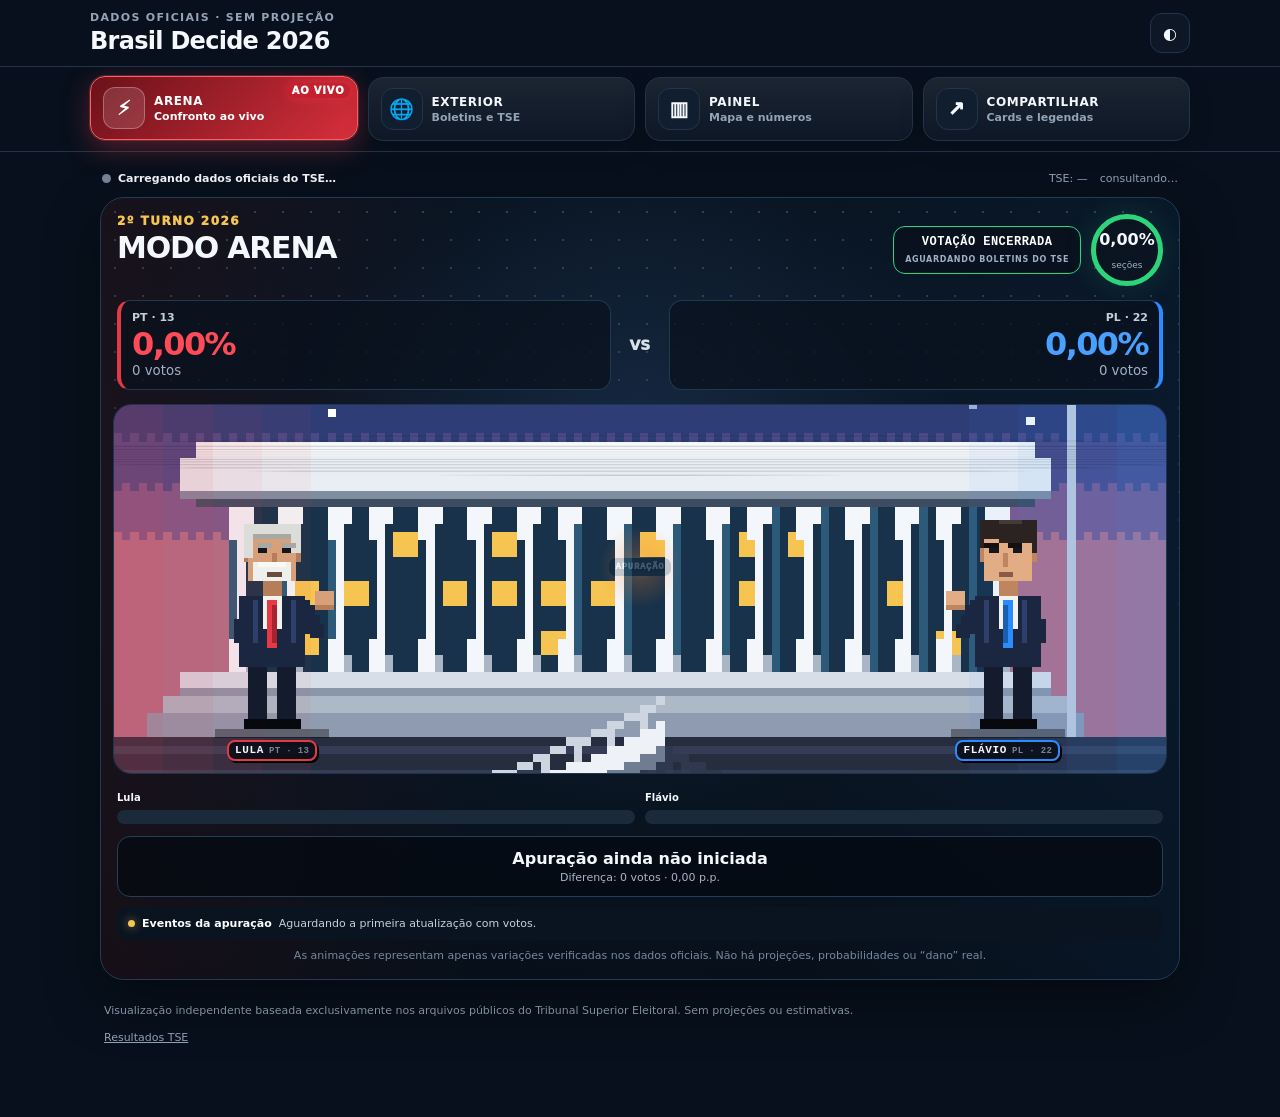
==== commit ee1d151f: "Load state-flip Arena powers" ====
--- a/painel-tse-2turno-2026/index.html
+++ b/painel-tse-2turno-2026/index.html
@@ -309,9 +309,9 @@
       </section>
 
       <section class="panel">
-        <div class="panel-heading"><div><p class="eyebrow">EVOLUÇÃO NACIONAL</p><h2>Margem × % das seções</h2></div><button id="clearHistory" class="text-btn">Limpar histórico</button></div>
+        <div class="panel-heading"><div><p class="eyebrow">EVOLUÇÃO NACIONAL</p><h2>Lula × Flávio ao longo da apuração</h2></div><button id="clearHistory" class="text-btn">Limpar histórico</button></div>
         <div class="chart-wrap"><svg id="historyChart" viewBox="0 0 760 340"></svg></div>
-        <p class="fine-print">Histórico observado neste navegador a partir de quando o painel foi aberto — não é uma série oficial do TSE. Pontos oficiais ligados por linha reta, sem suavização.</p>
+        <p class="fine-print">Histórico observado neste navegador a partir de quando o painel foi aberto. As duas linhas mostram os percentuais de Lula e Flávio em cada atualização oficial recebida do TSE, sem suavização.</p>
       </section>
 
       <section class="panel"><div class="panel-heading"><div><p class="eyebrow">ESTADOS</p><h2>Lula × Flávio por UF</h2></div><div class="map-controls" id="sortControls"><button class="segmented active" data-sort="votes" type="button">Eleitorado</button><button class="segmented" data-sort="margin" type="button">Margem p.p.</button><button class="segmented" data-sort="lead" type="button">Margem votos</button><button class="segmented" data-sort="name" type="button">A–Z</button></div></div><div id="stateBars" class="state-bars"></div></section>
@@ -352,8 +352,8 @@
 
   <div id="tooltip" class="tooltip hidden"></div>
   <script src="./core.js?v=20261025-1308"></script>
-  <script src="./arena16.js?v=20261025-prorrogacao1"></script>
+  <script src="./arena16.js?v=20261025-slowfight1"></script>
   <script src="./prorrogacao.js?v=20261025-prorrogacao1"></script>
-  <script src="./app-regions2.js?v=20261025-americas-wait2"></script>
+  <script src="./app-regions2.js?v=20261025-ufpower1"></script>
 </body>
 </html>
